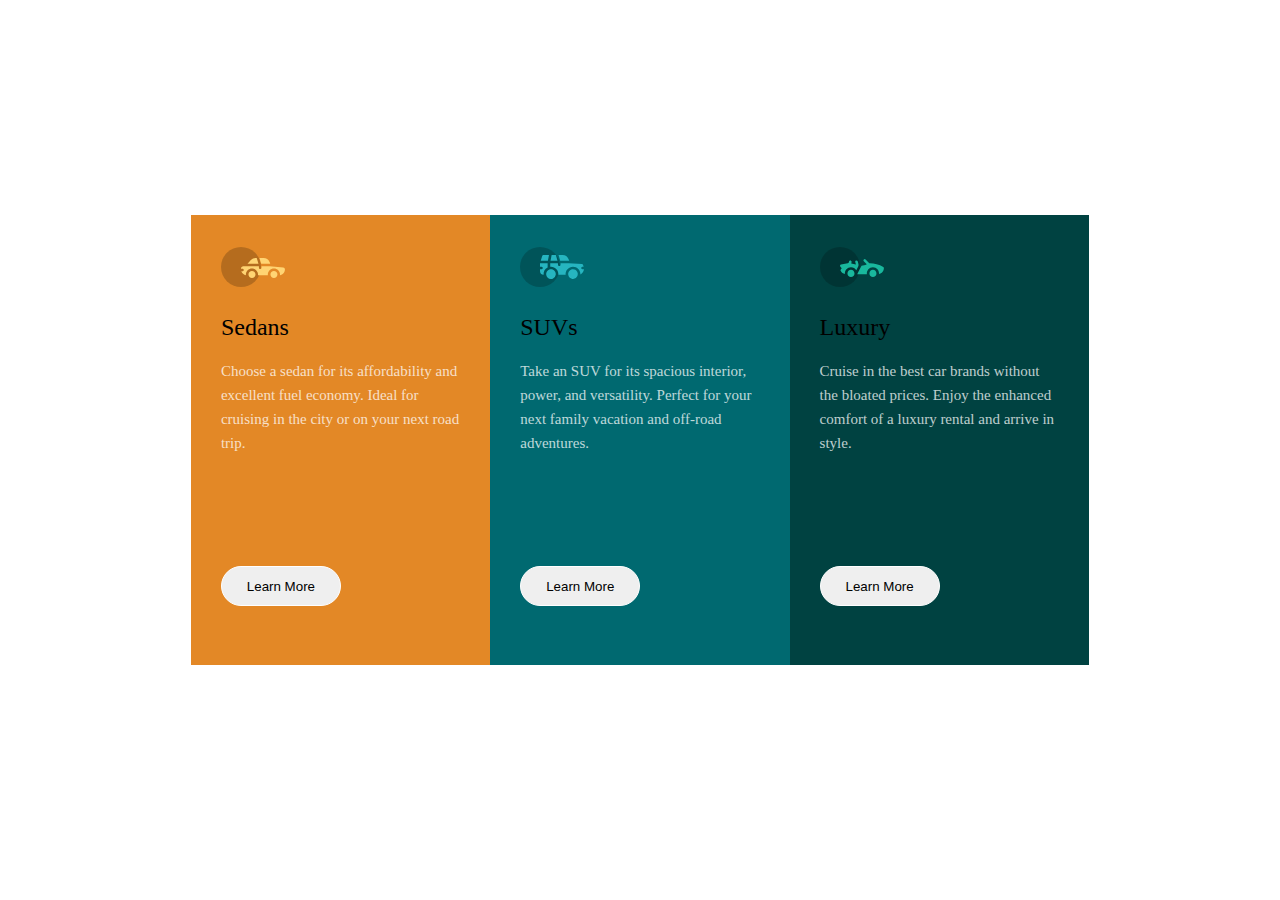
==== 3-column-preview-card-component-main/index.html @ 738954de "Added four more component projects" ====
<!DOCTYPE html>
<html lang="en">
<head>
  <meta charset="UTF-8">
  <meta name="viewport" content="width=device-width, initial-scale=1.0"> <!-- displays site properly based on user's device -->
  <link rel="stylesheet" href="styles.css">
  <link rel="icon" type="image/png" sizes="32x32" href="./images/favicon-32x32.png">
  <title>Frontend Mentor | 3-column preview card component</title>
</head>
<body>
	<main class="card">
		<section class="container">
			<div class="sedan">
				<div class="image"><img src="./images/icon-sedans.svg"></div>
				<div class="type">Sedans</div>
				<div class="description">Choose a sedan for its affordability and excellent fuel economy. Ideal for cruising in the city 
  or on your next road trip.</div>				
				<div class="learn"><button>Learn More</button></div>
			</div>
			<div class="suvs">
				<div class="image"><img src="./images/icon-suvs.svg"></div>
				<div class="type">SUVs</div>
				<div class="description">Take an SUV for its spacious interior, power, and versatility. Perfect for your next family vacation 
  and off-road adventures.</div>				
				<div class="learn"><button>Learn More</button></div>
			</div>
			<div class="luxury">
				<div class="image"><img src="./images/icon-luxury.svg"></div>
				<div class="type">Luxury</div>
				<div class="description">Cruise in the best car brands without the bloated prices. Enjoy the enhanced comfort of a luxury 
  rental and arrive in style.</div>				
				<div class="learn"><button>Learn More</button></div>
			</div>
		</section>
	</main>
</body>
</html>
---- 3-column-preview-card-component-main/styles.css ----
/* top-left | top-right | bottom-right | bottom-left */	
	
	:root {
			--Bright-orange: hsl(31, 77%, 52%);  /* (sedan background) */
			--Dark-cyan: hsl(184, 100%, 22%); /* (suvs background) */
			--Very-dark-cyan: hsl(179, 100%, 13%); /* (luxury background) */

			--Transparent-white: hsl(0, 0%, 100%, 0.75); /* (paragraphs) */
			--Very-light-gray : hsl(0, 0%, 95%);  /*(background, headings, buttons) */

	}
	
	body {
		min-height: 96vh;
		display: flex;
		justify-content: center;
		align-items: center;
	}
	
	.card {
		max-width: 900px;
	}
	
	.container {
		display: grid;
		grid-template-columns: 1fr 1fr 1fr;
		border-radius: 10px;
		border: 1px solid white;	
	}
	
	.sedan {
		background-color: var(--Bright-orange);
		display: grid;
		grid-template-columns: 10% 80% 10%;
		grid-template-rows: 7% 10% 5% 10% 26% 10% 10%;
		height: 450px;
	}
	
	.suvs {
		background-color: var(--Dark-cyan);
		display: grid;
		grid-template-columns: 10% 80% 10%;
		grid-template-rows: 7% 10% 5% 10% 26% 10% 10%;
		height: 450px;		
	}
	
	.luxury {
		background-color: var(--Very-dark-cyan);
		display: grid;
		grid-template-columns: 10% 80% 10%;
		grid-template-rows: 7% 10% 5% 10% 26% 10% 10%;
		height: 450px;		
	}
	
	.image {
		grid-column: 2;
		grid-row: 2;		
	}
	
	.type {
		grid-column: 2;
		grid-row: 4;
		font-size: 24px;	
	}
	
	.description {
		grid-column: 2;
		grid-row: 5;
		color: var(--Transparent-white);		
		font-size: 15px;		
		line-height: 24px;
	}
	
	.learn {
		grid-column: 2;
		grid-row: 8;	
	}
	
	button {
		border-radius: 30px;
		border: 1px solid white;
		width: 120px;
		height: 40px;
	}
	
	@media screen and (max-width: 555px) {
	
	.description {
		grid-column: 2;
		grid-row: 5;
		color: var(--Transparent-white);		
		font-size: 2.5vw;		
		line-height: 24px;
	}
		
	}
	
	
	
	@media screen and (max-width: 400px) {
	
	.container {
		flex-direction: column;
		grid-template-columns: 1fr;
		border-radius: 10px;
		border: 1px solid white;	
	}
	
	.description {
		grid-column: 2;
		grid-row: 5;
		color: var(--Transparent-white);		
		font-size: 18px;		
		line-height: 24px;
	}
	
	.sedan {
		height: 380px;
	}
	
	.suvs {
		height: 380px;
	}
	
	.luxury {
		height: 380px;
	}
	
	.suvs {
		background-color: var(--Dark-cyan);
		display: grid;
		grid-template-columns: 10% 80% 10%;
		grid-template-rows: 7% 10% 5% 10% 26% 10% 10%;
		height: 450px;		
	}
	
	.luxury {
		background-color: var(--Very-dark-cyan);
		display: grid;
		grid-template-columns: 10% 80% 10%;
		grid-template-rows: 7% 10% 5% 10% 26% 10% 10%;
		height: 450px;		
	}
		
	}
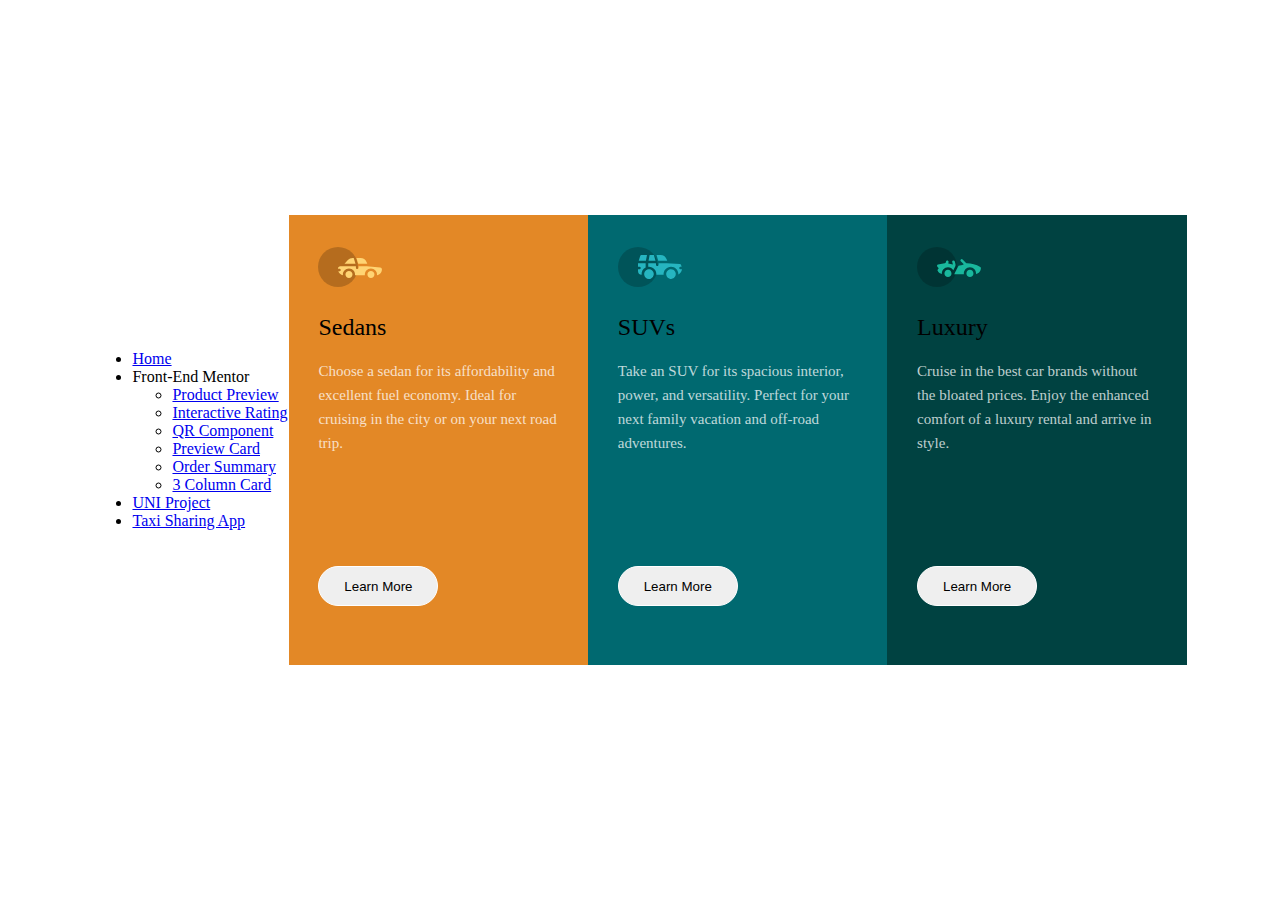
==== commit e158c9c6: "Add nav bar to the the 4 projects" ====
--- a/3-column-preview-card-component-main/index.html
+++ b/3-column-preview-card-component-main/index.html
@@ -8,6 +8,7 @@
   <title>Frontend Mentor | 3-column preview card component</title>
 </head>
 <body>
+<script src="https://dev-1113.github.io/merlin/nav.js"></script>    
 	<main class="card">
 		<section class="container">
 			<div class="sedan">
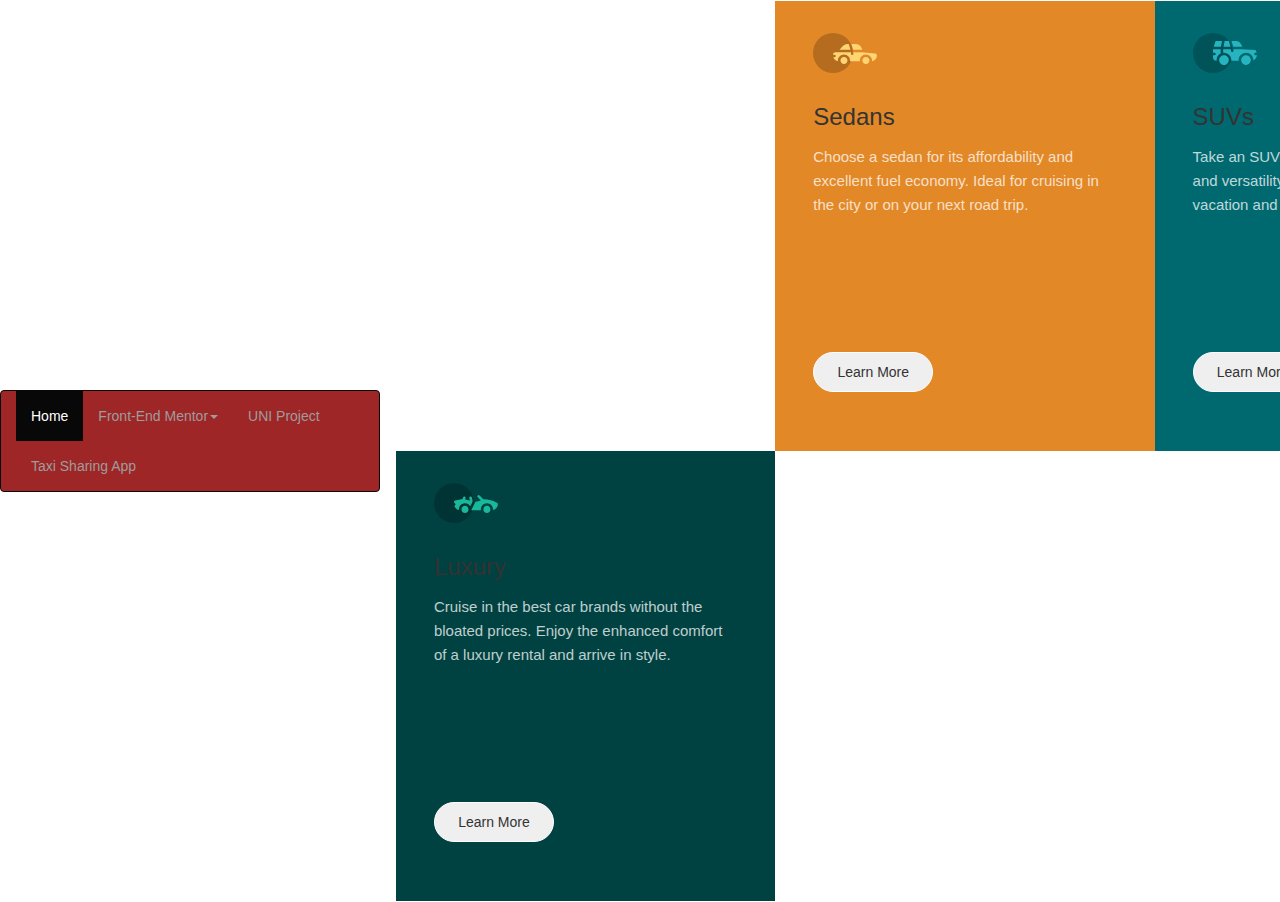
==== commit b54d2cd7: "Links in the <head>" ====
--- a/3-column-preview-card-component-main/index.html
+++ b/3-column-preview-card-component-main/index.html
@@ -3,8 +3,11 @@
 <head>
   <meta charset="UTF-8">
   <meta name="viewport" content="width=device-width, initial-scale=1.0"> <!-- displays site properly based on user's device -->
-  <link rel="stylesheet" href="styles.css">
-  <link rel="icon" type="image/png" sizes="32x32" href="./images/favicon-32x32.png">
+    <link rel="icon" type="image/png" sizes="32x32" href="./images/favicon-32x32.png">    
+    <link rel="stylesheet" href="https://maxcdn.bootstrapcdn.com/bootstrap/3.4.1/css/bootstrap.min.css">	
+    <link rel="stylesheet" href="styles.css">
+  	<script src="https://ajax.googleapis.com/ajax/libs/jquery/3.6.4/jquery.min.js"></script>
+  	<script src="https://maxcdn.bootstrapcdn.com/bootstrap/3.4.1/js/bootstrap.min.js"></script>	
   <title>Frontend Mentor | 3-column preview card component</title>
 </head>
 <body>
--- a/3-column-preview-card-component-main/styles.css
+++ b/3-column-preview-card-component-main/styles.css
@@ -1,4 +1,9 @@
 	/* top-left | top-right | bottom-right | bottom-left */	
+
+    .navbar-inverse {
+        background-color: #9f2626;
+        border-color: #080808;
+    }
 	
 	:root {
 			--Bright-orange: hsl(31, 77%, 52%);  /* (sedan background) */
